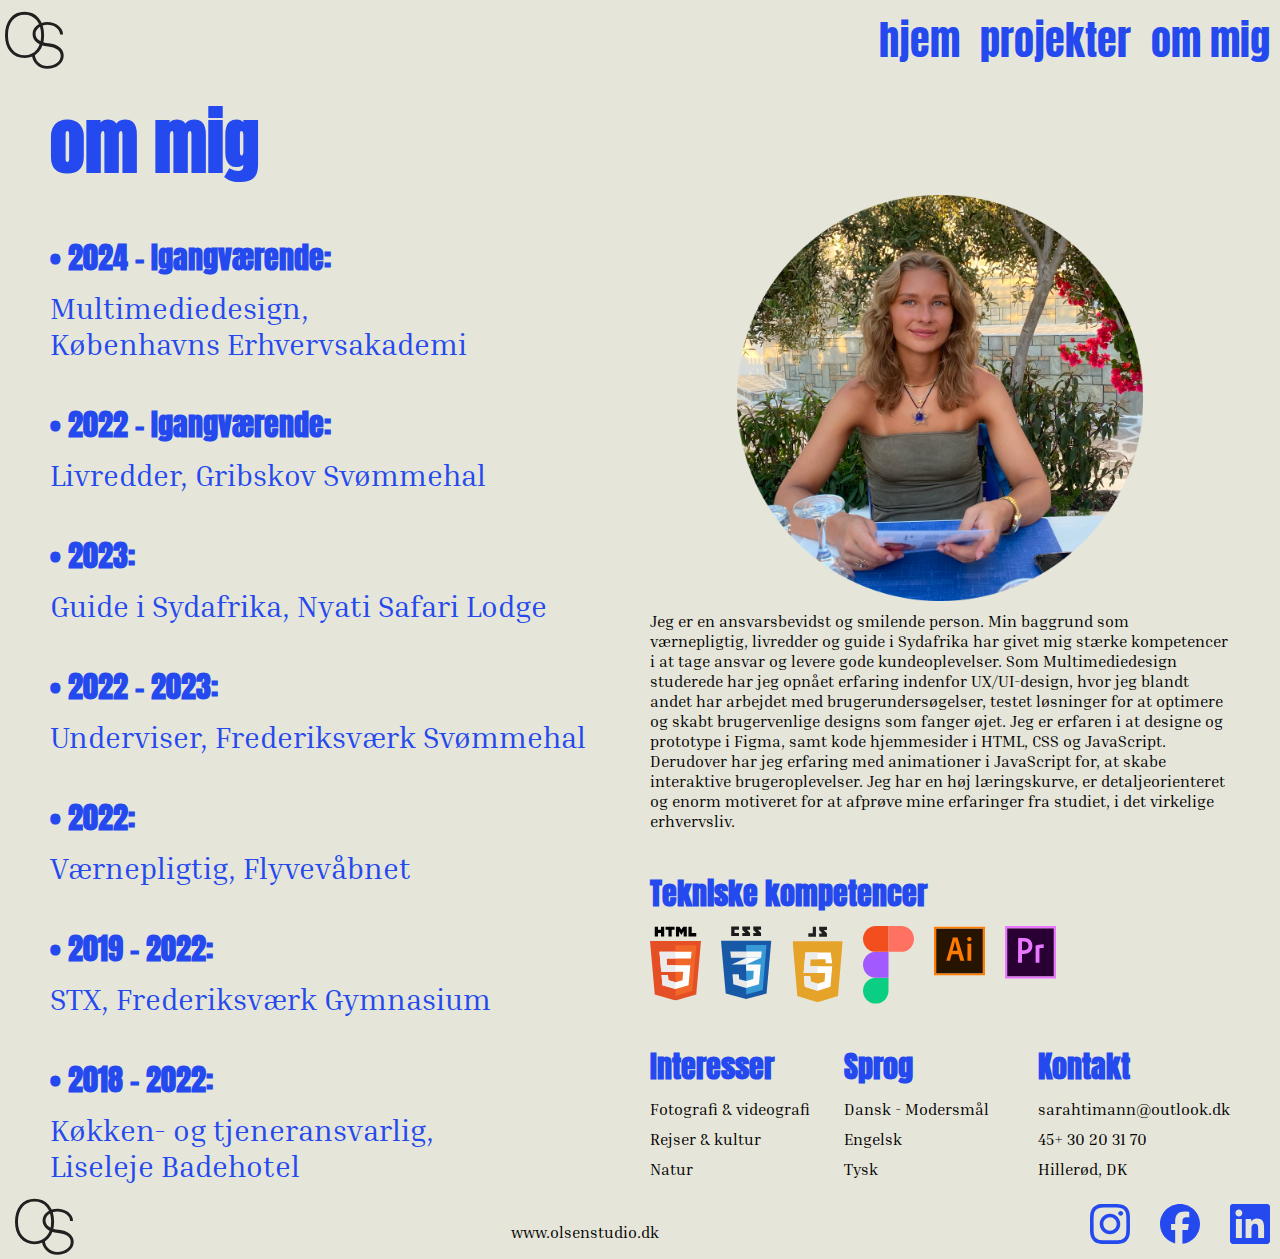
==== om.html @ ab36bf5b "first validation" ====
<!DOCTYPE html>
<html lang="da">
  <head>
    <meta charset="UTF-8" />
    <meta name="viewport" content="width=device-width, initial-scale=1.0" />
    <title>om mig</title>
    <link rel="stylesheet" href="css/style.css" />
    <link rel="stylesheet" href="css/generel.css" />
    <link rel="preconnect" href="https://fonts.googleapis.com" />
    <link rel="preconnect" href="https://fonts.gstatic.com" crossorigin />
    <link href="https://fonts.googleapis.com/css2?family=Anton&display=swap" rel="stylesheet" />
    <link rel="preconnect" href="https://fonts.googleapis.com">
<link rel="preconnect" href="https://fonts.gstatic.com" crossorigin>
<link href="https://fonts.googleapis.com/css2?family=Inria+Serif:ital,wght@0,300;0,400;0,700;1,300;1,400;1,700&display=swap" rel="stylesheet">
<link rel="icon" type="image/x-icon" href="svg/logo.svg">
  </head>
  <body>
    <header>
      <div class="logo">
        <a href="index.html"><img src="svg/logo.svg" alt="olsen studio logo" class="logo" /></a>
      </div>
      <nav>
        <ul class="menu">
          <li><a href="index.html">hjem</a></li>
          <li><a href="projekter.html">projekter</a></li>
          <li><a href="om.html">om mig</a></li>
        </ul>
        <div class="burger">
          <div class="line"></div>
          <div class="line"></div>
          <div class="line"></div>
        </div>
      </nav>
    </header>
    <main>
      <h1>om mig</h1>
      <section class="grid_2-2">
        <div class="col_img-text">
          <img src="img/img4.png" alt="mig" class="portraet" />
          <p>Jeg er en ansvarsbevidst og smilende person. Min baggrund som værnepligtig, livredder og guide i Sydafrika har givet mig stærke kompetencer i at tage ansvar og levere gode kundeoplevelser. Som Multimediedesign studerede har jeg opnået erfaring indenfor UX/UI-design, hvor jeg blandt andet har arbejdet med brugerundersøgelser, testet løsninger for at optimere og skabt brugervenlige designs som fanger øjet. Jeg er erfaren i at designe og prototype i Figma, samt kode hjemmesider i HTML, CSS og JavaScript. Derudover har jeg erfaring med animationer i JavaScript for, at skabe interaktive brugeroplevelser. Jeg har en høj læringskurve, er detaljeorienteret og enorm motiveret for at afprøve mine erfaringer fra studiet, i det virkelige erhvervsliv.</p>
          <h3>Tekniske kompetencer</h3>
          <div class="grid_1-1-1-1-1-1">
            <img src="svg/html.svg" alt="html" class="html">
            <img src="svg/css.svg" alt="css" class="css">
            <img src="svg/js.svg" alt="js" class="js">
            <img src="svg/figma.svg" alt="figma" class="figma">
            <img src="svg/illustrator.svg" alt="illustrator" class="illustrator">
            <img src="svg/premiere.svg" alt="premiere" class="premiere">
          </div>
          <div class="grid_1-1-1">
            <div class="om-text1">
              <h3>Interesser</h3>
              <p>Fotografi & videografi</p>
              <p>Rejser & kultur</p>
              <p>Natur</p>
            </div>
            <div class="om-text2">
              <h3>Sprog</h3>
              <p>Dansk - Modersmål</p>
              <p>Engelsk</p>
              <p>Tysk</p>
            </div>
            <div class="om-text3">
              <h3>Kontakt</h3>
              <p>sarahtimann@outlook.dk</p>
              <p>45+ 30 20 31 70</p>
              <p>Hillerød, DK</p>
            </div>
          </div>
        </div>
          <div class="col_timeline">
              <h3>• 2024 - Igangværende:</h3>
              <p class="p-timeline">Multimediedesign, <br> Københavns Erhvervsakademi</p>
              <h3>• 2022 - Igangværende:</h3>
              <p class="p-timeline">Livredder, Gribskov Svømmehal</p>
              <h3>• 2023:</h3>
              <p class="p-timeline">Guide i Sydafrika, Nyati Safari Lodge</p>
              <h3>• 2022 - 2023:</h3>
              <p class="p-timeline">Underviser, Frederiksværk Svømmehal</p>
              <h3>• 2022:</h3>
              <p class="p-timeline">Værnepligtig, Flyvevåbnet</p>
              <h3>• 2019 - 2022:</h3>
              <p class="p-timeline">STX, Frederiksværk Gymnasium</p>
              <h3>• 2018 - 2022:</h3>
              <p class="p-timeline">Køkken- og tjeneransvarlig, <br> Liseleje Badehotel</p>
          </div>
        </section>
    </main>
    <footer>
      <div class="footer">
        <a href="index.html"><img src="svg/logo.svg" alt="olsen studio logo" class="logo" /></a>
        <p>www.olsenstudio.dk</p>
        <ul class="footer_social_media">
          <li>
            <a href=https://www.instagram.com/sarahtimann/ target="_blank"><img src="svg/instagram.svg" alt="instagram logo" /></a>
          </li>
          <li>
            <a href=https://www.facebook.com/sarah.tiemann.33 target="_blank"><img src="svg/facebook.svg" alt="facebook logo" /></a>
          </li>
          <li>
            <a href=https://www.linkedin.com/in/sarah-timann-07b044274/ target="_blank"><img src="svg/linkedin.svg" alt="linkedin logo" /></a>
          </li>
        </ul>
      </div>
    </footer>
    <script src="generel.js"></script>
  </body>
</html>
---- css/style.css ----
h1 {
  color: #2449ef; /* Farve for alle h1 */
  font-family: "Anton", serif; /* Skrifttype for alle h1 */
}

main {
  max-width: 1200px; /* Begrænser bredden for desktop view for bedre læsbarhed */
  margin: 0 auto; /* Centrerer main container */
  padding: 10px; /* Tilføjer lidt indvendig padding */
}

footer {
  padding: 0 10px 0 10px; /* Tiæføjer lidt mellemrum ude i siderne for footeren */
}

a {
  font-size: 40px; /* Størrelse for links */
  font-family: "Anton", serif; /* Skrifttype for links */
}

h1 {
  font-size: 70px; /* Skriftstørrelse */
}

h2 {
  color: #2449ef;
  font-family: "Anton", serif;
  font-size: 50px;
  padding: 30px 0 0 0; /* Afstand over overskrifter (primært til tema-sider) */
}

h3 {
  color: #2449ef;
  font-family: "Anton", serif;
  font-size: 30px;
  margin: 40px 0 0 0; /* Afstand over overskrifter */
}

p {
  padding: 10px 0 0 0; /* Afstand over tekstafsnit */
  font-family: "Inria Serif", serif;
}

.logo {
  width: 70px; /* Bestemmer størrelse på logo */
  height: auto; /* Bevarer logoets proportioner */
}

.logo {
  display: flex;
  align-items: center; /* Centrerer logoet på linje med resten af indholdet i headeren */
}

/*************** INDEX START *********************/

.line1 {
  position: relative;
  margin-top: 30px; /* Tilføjer afstand over teksten og rykker dermed teksten ned */
  left: 10%; /* Flytter teksten lidt til højre */
}

.line2 {
  position: relative;
  left: 25%; /* Flytter teksten mod højre */
}

.mig {
  width: 70%; /* Billedets bredde/størrelse */
  margin-left: 70px; /* Placerer billedet over til højre */
  margin-top: 20px; /* Afstand over billedet */
}

.footer-index {
  margin-top: 40px; /* Rykker footeren længere ned */
}

/*************** INDEX SLUT *********************/

/*************** PROJEKTER START *********************/

.link-item {
  display: grid;
  align-items: center; /* Rykker tekst i midten af cirklen */
  justify-items: center; /* Rykker cirklen i midten af siden */
  text-decoration: none; /* Fjerner understregning */
}

.link-item:hover .text {
  transform: scale(1.2); /* Gør teksten større ved hover */
  transition: transform 0.5s ease; /* Glidende overgang */
}

.circle {
  max-width: 80%; /* Justere størrelsen for cirklerne */
  grid-row: 1 / 2; /* Cirklen placeres i samme række som tekstem */
  grid-column: 1 / 2; /* Cirklen placeres i samme kolonne som teksten */
  padding: 10px 10px 10px 10px; /* Tilføjer indvendig afstand */
}

.text {
  grid-row: 1 / 2; /* Teksten placeres i samme række som cirklen */
  grid-column: 1 / 2; /* Teksten placeres i samme kolonne som cirklen */
  color: white; /* Tekstfarve */
  text-align: center; /* Centrerer teksten */
  font-size: 40px;
  padding: 1px; /* Rykker teksten mere i midten af cirklen vandret og lodret */
}

/*************** PROJEKTER SLUT *********************/

/*************** TEMA SIDE SLUT *********************/

.tema2-img {
  width: 80%; /* Justere bredden på billedet */
}

.link-site {
  color: #2449ef;
  font-size: 30px;
  text-decoration: none; /* Fjerner understregning */
  border: 4px solid #2449ef; /* Tilføjer tydelig kant om link */
  border-radius: 10px; /* Bløde kanter/hjørner om link */
  padding: 5px; /* Indvendig afstand */
  margin: 10px; /* Afstand udenom linket */
}

.link-site:hover {
  transform: scale(1.1); /* Forstørre ikonet ved hover */
  transition: transform 0.5s ease; /* Gør overgangen glidende */
}

/*************** TEMA SIDE SLUT *********************/

/*************** OM START *********************/

.portraet {
  display: grid;
  width: 70%; /* Størrelse på img */
  margin: 0 auto; /* Centrerer billedet i containeren */
}

.p-timeline {
  color: #2449ef;
  padding: 10px 0 0 0; /* Afstand over tekstafsnit */
  font-family: "Inria Serif", serif;
  font-size: 30px;
}

.grid_1-1-1-1-1-1 {
  display: grid;
  grid-template-columns: 1fr 1fr 1fr 1fr 1fr 1fr; /* Seks lige store kolonner */
  width: 70%; /* Begrænser griddets bredde, så det ikke fylder helt ud i siden */
  gap: 20px; /* Afstand mellem kolonnerne/ikonerne */
  padding: 10px 0 0 0; /* Indvendig afstand */
}

/*************** OM SLUT *********************/
---- css/generel.css ----
* {
  margin: 0px; /* Fjerner standard margin for alle elementer */
  padding: 0px; /* Fjerner standard padding for alle elementer */
  box-sizing: border-box;
}

body {
  background-color: #e6e5d9; /* Baggrundsfarven for alle sider */
}

header {
  display: flex; /* Gør header til en fleksibel container */
  justify-content: space-between; /* Fordeler elementer med lige meget plads imellem */
}

.menu {
  display: flex; /* Gør menuen horisontal */
  list-style: none; /* Fjerner punkttegn fra listeelementer */
  margin: 0;
  padding: 0;
}

.menu a {
  display: block; /* Gør links til blokke for et bedre klikområde */
  padding: 10px; /* Tilføjer indre padding for bedre klikområde */
  color: #2449ef; /* Sætter linkfarve/skriftfarve */
  text-decoration: none; /* Fjerner understregning fra links */
}

.menu a:hover {
  color: #8298d9; /* Ændrer farve ved hover for bedre brugervenlighed- og oplevelse */
}

img {
  width: 100%; /* Sørger for at billeder vises i 100% størrelse */
  height: auto; /* Bevarer billeders højde (proportioner) */
}

.footer_social_media {
  display: flex; /* Sørger for at sociale medie-ikoner ligger på én linje */
  justify-content: flex-end; /* Placerer ikonerne til højre */
  align-items: center; /* Centrer lodret */
  gap: 30px; /* Tilføjer mellemrum mellem ikonerne */
  list-style: none; /* Fjerner prikker ud for */
  padding: 0;
  margin: 0;
}

.footer_social_media img {
  width: 40px; /* Størrelse på ikonerne, ensartet størrelse */
  height: auto; /* Bevarer proportioner */
}

.footer_social_media a:hover img {
  transform: scale(1.1); /* Forstørre ikonet ved hover */
  transition: transform 0.5s ease; /* Gør overgangen glidende */
}

.footer {
  display: flex; /* Gør footeren fleksibel */
  justify-content: space-between; /* Fordel pladsen mellem logo og sociale medier */
  align-items: center; /* Rykker olsenstudio.www på linje med logo og sociale medie */
}

/*************** BURGERMENU *********************/

.burger {
  width: 30px; /* Bredden på burgerikonet */
  height: 20px; /* Højden på burgerikonet */
  cursor: pointer; /* Gør ikonet klikbart */
  margin: 20px 20px 0;
}

.burger .line {
  width: 100%; /* Sikre at linjer fylder hele bredden */
  height: 3px; /* Linjetykkelse */
  background-color: #2449ef; /* Linjefarve */
  margin-bottom: 5px; /* Afstanden mellem linjerne */
  transition: 0.2s linear; /* Glidende overgang for animation */
  border-radius: 10px; /* Rundede hjørner for et blødere udtryk */
}

.burger {
  display: none; /* Gør burgermenu usynlig på desktop view */
}

@media (max-width: 900px) {
  .menu {
    display: none; /* Gør menu usynlig på mobil view (skjuler den normale menu) */
  }

  .burger {
    display: block; /* Gør burgermenu synlig på mobil view */
  }

  .burger.active .line:nth-child(1) {
    transform: rotate(45deg) translate(5px, 6px); /* Rotere første linje for at skabe et X */
    transition: 0.2s linear; /* Glidende overgang for animationen */
  }

  .burger.active .line:nth-child(2) {
    opacity: 0; /* Skjuler midterlinjen */
    transition: 0.15s linear; /* Hastigheden på overgangen fra linjer til X */
  }

  .burger.active .line:nth-child(3) {
    transform: rotate(-45deg) translate(5px, -6px); /* Roterer tredje linje for at skabe et X */
    transition: 0.2s linear; /* Glidende overgang for animationen */
  }

  nav.active .menu {
    display: block; /* Gør menuen synlig, når der trykkes på burgerikonet */
    background-color: #e6e5d9; /* Baggrundsfarven for menuen */
    position: absolute; /* Placerer menuen ovenover andet indhold (fx header og logo) */
    top: 50px; /* Får menuen til at udfolde sig lige under headeren */
    right: 0;
    left: 0;
    width: 100%; /* Gør menuen fuldbredde */
    z-index: 1; /* Gør menuen vises ovenover alt andet indhold */
  }

  nav.active .menu li {
    margin: 10px 20px; /* Tilføjer lidt luft mellem menu muligheder */
  }

  nav.active .menu a {
    font-size: 24px; /* Skriftstørrelse for menuen */
  }
}

/*************** BURGERMENU SLUT *********************/

/*************** INDEX CSS *********************/

@media (min-width: 900px) {
  .grid_1-1 {
    display: grid;
    grid-template-columns: 1fr 1fr; /* To kolonner med lige stor plads */
  }

  .line1 {
    left: 25%; /* Placerer teksten lidt til højre */
    margin-top: 110px; /* Rykker teksten ned */
    font-size: 90px; /* Skriftstørrelse */
  }

  .line2 {
    left: 10%; /* Placerer teksten lidt til højre */
    margin-top: 30px; /* Rykker teksten ned */
    font-size: 90px; /* Skriftstørrelse */
  }

  .mig {
    width: 70%; /* Størrelse på billede */
    margin-top: 100px; /* Rykker billede ned */
    margin-left: 150px; /* Rykker billede til højre */
  }

  .footer-index {
    margin-top: 100px; /* Regulerer hvor på siden footeren skal placeres */
  }
}

/*************** INDEX SLUT *********************/

/*************** PROJEKTER SIDE CSS *********************/

@media (min-width: 900px) {
  .grid_1-4 {
    display: grid;
    grid-template-columns: 1fr 1fr 1fr; /* Tre kolonner */
  }

  .circle {
    max-width: 100%; /* Sørger for at cirklerne ikke overskrider containeren */
  }

  .tema2 {
    display: grid;
    grid-column: 2 / 3; /* Placerer tema 2 i midterkolonnen */
  }

  .tema3 {
    display: grid;
    grid-column: 3 / span 4; /* Placerer tema 3 i højre (yderste) kolonne */
  }

  .tema4 {
    display: grid;
    grid-column: 2 / 3; /* Placerer tema 4 i midterkolonnen */
  }

  .tema5 {
    display: grid;
    grid-column: 3 / span 4; /* Placerer tema 5 i højre (yderste) kolonne */
  }
}

/*************** PROJEKTER SIDE SLUT *********************/

/*************** TEMA SIDE CSS *********************/

@media (min-width: 900px) {
  .grid_1-2 {
    display: grid;
    grid-template-columns: 1fr 1fr; /* To kolonner */
  }

  .grid_2-1 {
    display: grid;
    grid-template-columns: 1fr 1fr; /* To kolonner */
  }

  .order {
    order: -1; /* Får billedet til at skifte fra højre til venstre side */
  }

  .h2-tema {
    text-align: right; /* Rykker teksten til højre af siden */
    margin-right: -20px; /* Justere præcis hvor meget til højre teksten skal flyttes */
  }

  .link-container {
    display: flex;
    justify-content: flex-end; /* Sørger for at indholdet placeres til venstre */
  }
}

/*************** TEMA SIDE CSS SLUT *********************/

/*************** OM SIDE CSS *********************/

@media (min-width: 900px) {
  .grid_2-2 {
    display: grid;
    grid-template-columns: 1fr 1fr; /* To lige store kolonner */
    gap: 20px; /* Afstand mellem kolonnerne */
  }

  .col_img-text {
    order: 2; /* Flytter billede og tekst til højre side på dekstop view */
  }

  .grid_1-1-1 {
    display: grid;
    grid-template-columns: 1fr 1fr 1fr; /* Tre lige store kolonner */
    gap: 30px; /* Afstand mellem elementerne inden i kolonnerne */
  }
}

/*************** OM SIDE CSS SLUT *********************/
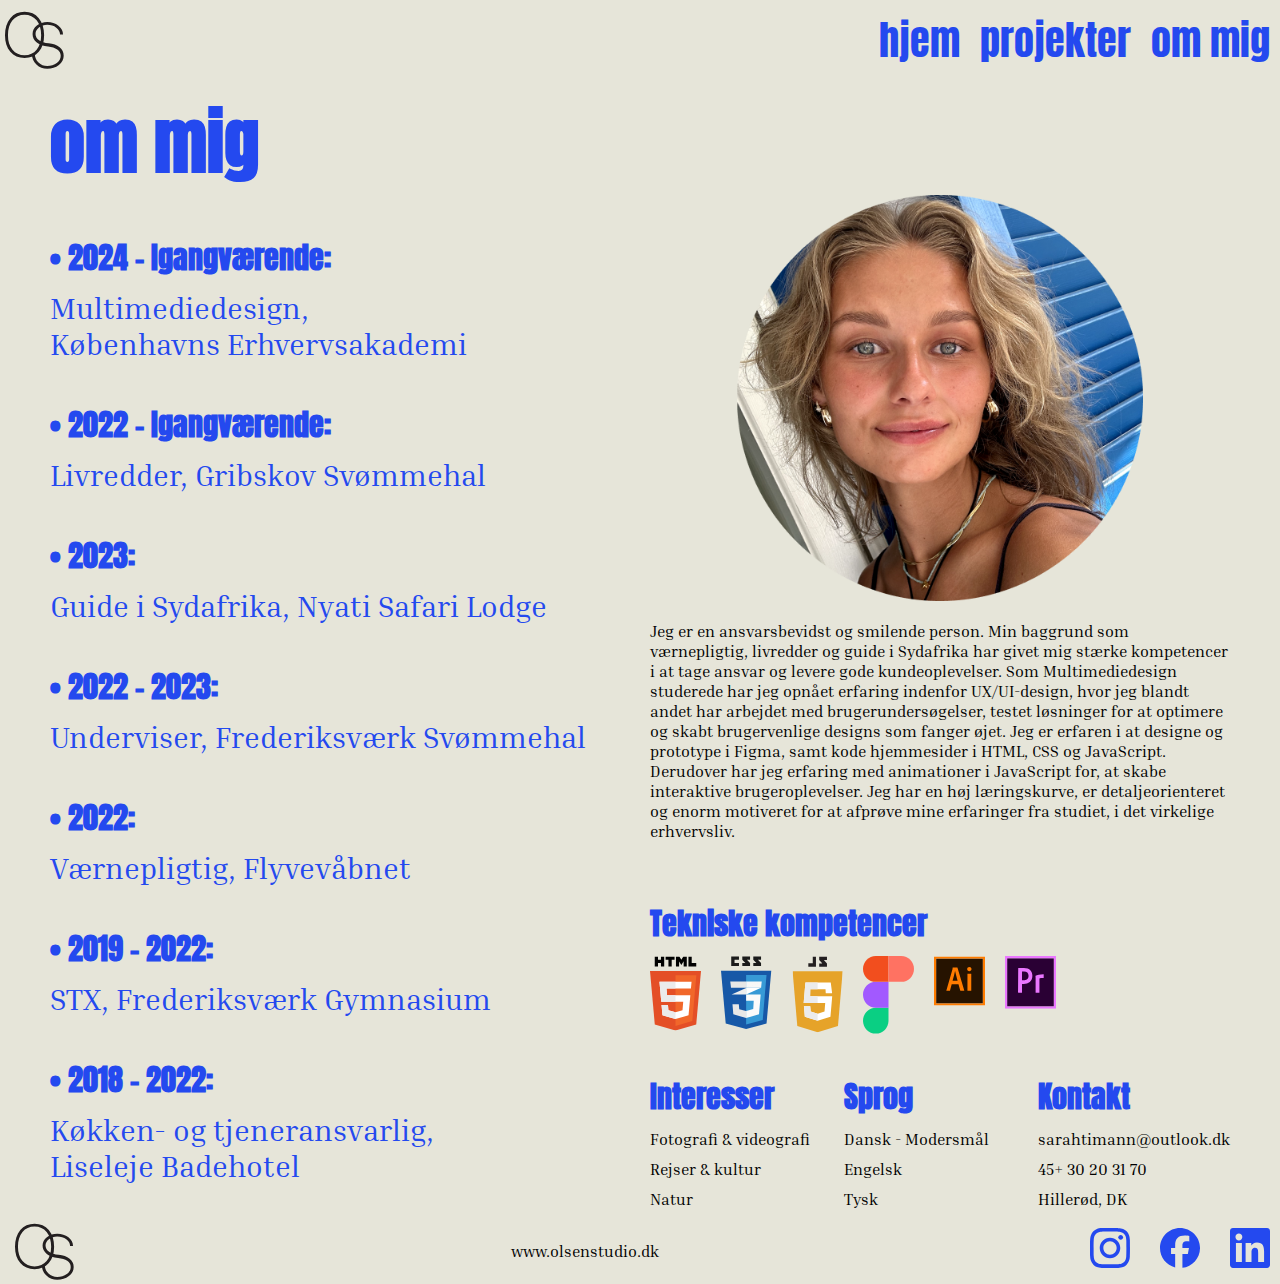
==== commit aac0d869: "added imgs and one more section on tema-site" ====
--- a/om.html
+++ b/om.html
@@ -17,7 +17,7 @@
   <body>
     <header>
       <div class="logo">
-        <a href="index.html"><img src="svg/logo.svg" alt="olsen studio logo" class="logo" /></a>
+        <a href="index.html"><img src="svg/logo.svg" alt="olsen studio logo" class="logo" width="95" height="95" /></a>
       </div>
       <nav>
         <ul class="menu">
@@ -36,7 +36,7 @@
       <h1>om mig</h1>
       <section class="grid_2-2">
         <div class="col_img-text">
-          <img src="img/img4.png" alt="mig" class="portraet" />
+          <img src="img/hej.png" alt="mig" class="portraet" />
           <p>Jeg er en ansvarsbevidst og smilende person. Min baggrund som værnepligtig, livredder og guide i Sydafrika har givet mig stærke kompetencer i at tage ansvar og levere gode kundeoplevelser. Som Multimediedesign studerede har jeg opnået erfaring indenfor UX/UI-design, hvor jeg blandt andet har arbejdet med brugerundersøgelser, testet løsninger for at optimere og skabt brugervenlige designs som fanger øjet. Jeg er erfaren i at designe og prototype i Figma, samt kode hjemmesider i HTML, CSS og JavaScript. Derudover har jeg erfaring med animationer i JavaScript for, at skabe interaktive brugeroplevelser. Jeg har en høj læringskurve, er detaljeorienteret og enorm motiveret for at afprøve mine erfaringer fra studiet, i det virkelige erhvervsliv.</p>
           <h3>Tekniske kompetencer</h3>
           <div class="grid_1-1-1-1-1-1">
@@ -50,21 +50,21 @@
           <div class="grid_1-1-1">
             <div class="om-text1">
               <h3>Interesser</h3>
-              <p>Fotografi & videografi</p>
-              <p>Rejser & kultur</p>
-              <p>Natur</p>
+              <p class="om-text">Fotografi & videografi</p>
+              <p class="om-text">Rejser & kultur</p>
+              <p class="om-text">Natur</p>
             </div>
             <div class="om-text2">
               <h3>Sprog</h3>
-              <p>Dansk - Modersmål</p>
-              <p>Engelsk</p>
-              <p>Tysk</p>
+              <p class="om-text">Dansk - Modersmål</p>
+              <p class="om-text">Engelsk</p>
+              <p class="om-text">Tysk</p>
             </div>
             <div class="om-text3">
               <h3>Kontakt</h3>
-              <p>sarahtimann@outlook.dk</p>
-              <p>45+ 30 20 31 70</p>
-              <p>Hillerød, DK</p>
+              <p class="om-text">sarahtimann@outlook.dk</p>
+              <p class="om-text">45+ 30 20 31 70</p>
+              <p class="om-text">Hillerød, DK</p>
             </div>
           </div>
         </div>
@@ -88,17 +88,17 @@
     </main>
     <footer>
       <div class="footer">
-        <a href="index.html"><img src="svg/logo.svg" alt="olsen studio logo" class="logo" /></a>
+        <a href="index.html"><img src="svg/logo.svg" alt="olsen studio logo" class="logo" width="95" height="95" /></a>
         <p>www.olsenstudio.dk</p>
         <ul class="footer_social_media">
           <li>
-            <a href=https://www.instagram.com/sarahtimann/ target="_blank"><img src="svg/instagram.svg" alt="instagram logo" /></a>
+            <a href=https://www.instagram.com/sarahtimann/ target="_blank"><img src="svg/instagram.svg" alt="instagram logo" width="50" height="50" /></a>
           </li>
           <li>
-            <a href=https://www.facebook.com/sarah.tiemann.33 target="_blank"><img src="svg/facebook.svg" alt="facebook logo" /></a>
+            <a href=https://www.facebook.com/sarah.tiemann.33 target="_blank"><img src="svg/facebook.svg" alt="facebook logo" width="50" height="50" /></a>
           </li>
           <li>
-            <a href=https://www.linkedin.com/in/sarah-timann-07b044274/ target="_blank"><img src="svg/linkedin.svg" alt="linkedin logo" /></a>
+            <a href=https://www.linkedin.com/in/sarah-timann-07b044274/ target="_blank"><img src="svg/linkedin.svg" alt="linkedin logo" width="50" height="50" /></a>
           </li>
         </ul>
       </div>
--- a/css/style.css
+++ b/css/style.css
@@ -37,7 +37,7 @@
 }
 
 p {
-  padding: 10px 0 0 0; /* Afstand over tekstafsnit */
+  padding: 20px 0 20px 0; /* Afstand over tekstafsnit */
   font-family: "Inria Serif", serif;
 }
 
@@ -86,7 +86,7 @@
 }
 
 .link-item:hover .text {
-  transform: scale(1.2); /* Gør teksten større ved hover */
+  transform: scale(1.1); /* Gør teksten større ved hover */
   transition: transform 0.5s ease; /* Glidende overgang */
 }
 
@@ -110,11 +110,8 @@
 
 /*************** TEMA SIDE SLUT *********************/
 
-.tema2-img {
-  width: 80%; /* Justere bredden på billedet */
-}
-
 .link-site {
+  display: inline-block;
   color: #2449ef;
   font-size: 30px;
   text-decoration: none; /* Fjerner understregning */
@@ -139,6 +136,12 @@
   margin: 0 auto; /* Centrerer billedet i containeren */
 }
 
+.om-text {
+  color: black;
+  padding: 10px 0 0 0; /* Afstand over tekstafsnit */
+  font-family: "Inria Serif", serif;
+}
+
 .p-timeline {
   color: #2449ef;
   padding: 10px 0 0 0; /* Afstand over tekstafsnit */
--- a/css/generel.css
+++ b/css/generel.css
@@ -217,12 +217,7 @@
 
   .h2-tema {
     text-align: right; /* Rykker teksten til højre af siden */
-    margin-right: -20px; /* Justere præcis hvor meget til højre teksten skal flyttes */
-  }
-
-  .link-container {
-    display: flex;
-    justify-content: flex-end; /* Sørger for at indholdet placeres til venstre */
+    margin-right: 200px; /* Justere præcis hvor meget til højre teksten skal flyttes */
   }
 }
 
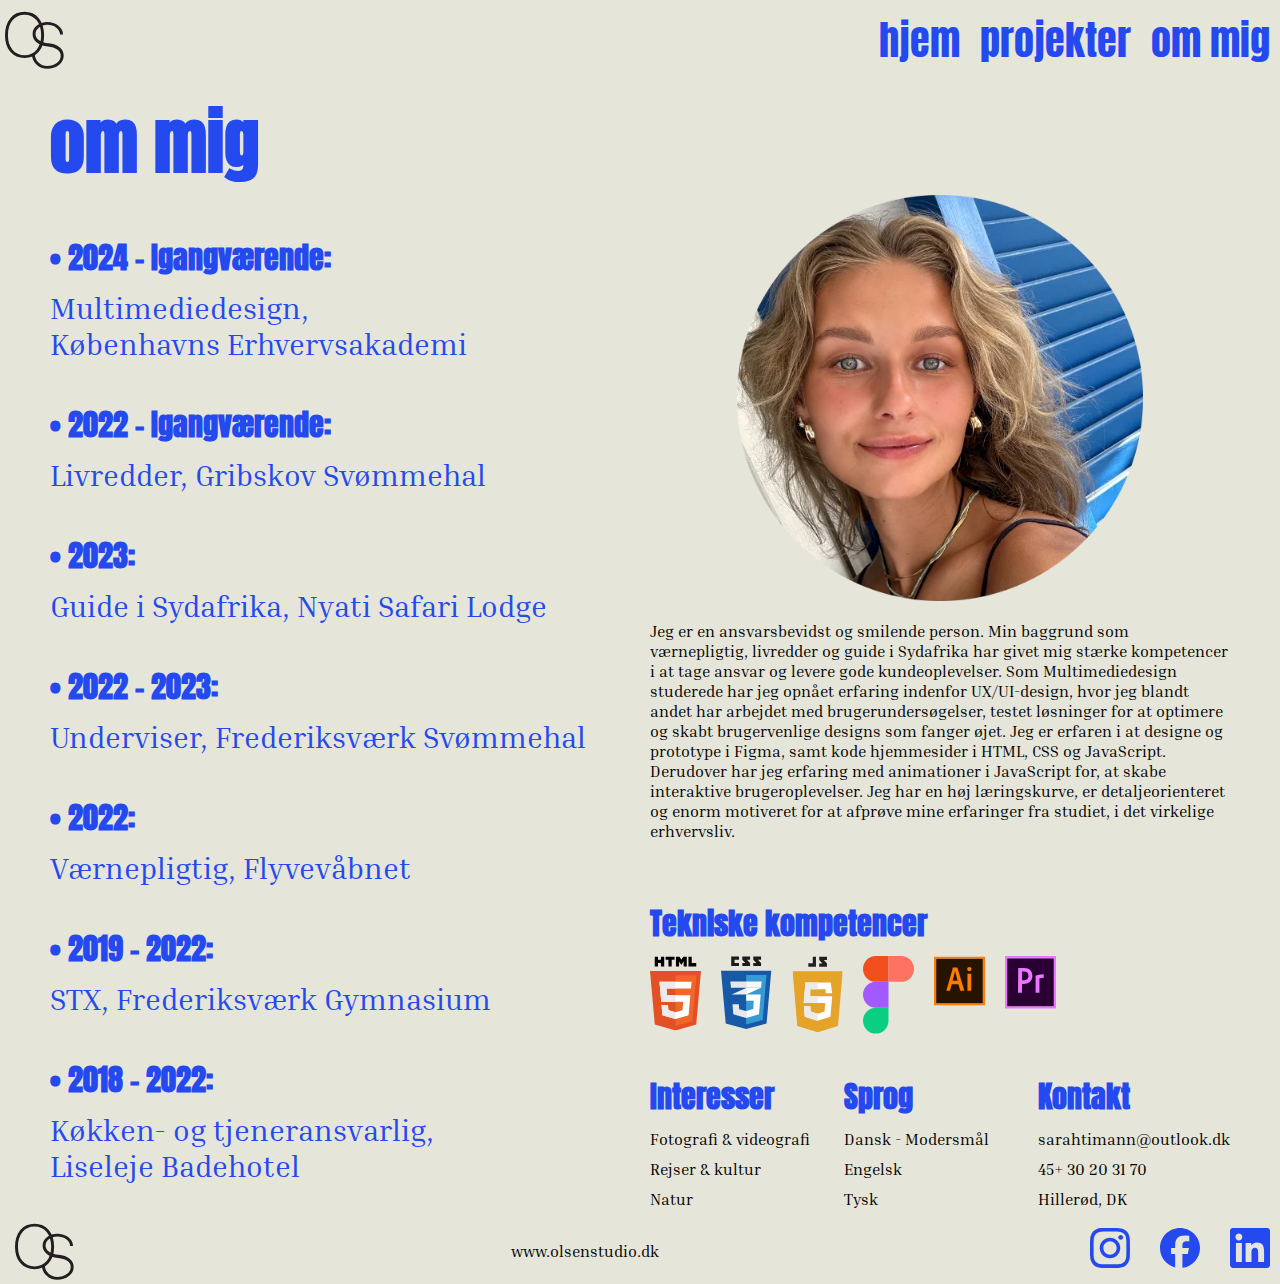
==== commit 3ad50592: "added images in webp" ====
--- a/om.html
+++ b/om.html
@@ -36,7 +36,7 @@
       <h1>om mig</h1>
       <section class="grid_2-2">
         <div class="col_img-text">
-          <img src="img/hej.png" alt="mig" class="portraet" />
+          <img src="img/om-img.webp" alt="portraet" class="portraet" />
           <p>Jeg er en ansvarsbevidst og smilende person. Min baggrund som værnepligtig, livredder og guide i Sydafrika har givet mig stærke kompetencer i at tage ansvar og levere gode kundeoplevelser. Som Multimediedesign studerede har jeg opnået erfaring indenfor UX/UI-design, hvor jeg blandt andet har arbejdet med brugerundersøgelser, testet løsninger for at optimere og skabt brugervenlige designs som fanger øjet. Jeg er erfaren i at designe og prototype i Figma, samt kode hjemmesider i HTML, CSS og JavaScript. Derudover har jeg erfaring med animationer i JavaScript for, at skabe interaktive brugeroplevelser. Jeg har en høj læringskurve, er detaljeorienteret og enorm motiveret for at afprøve mine erfaringer fra studiet, i det virkelige erhvervsliv.</p>
           <h3>Tekniske kompetencer</h3>
           <div class="grid_1-1-1-1-1-1">
--- a/css/style.css
+++ b/css/style.css
@@ -64,7 +64,7 @@
   left: 25%; /* Flytter teksten mod højre */
 }
 
-.mig {
+.index-img {
   width: 70%; /* Billedets bredde/størrelse */
   margin-left: 70px; /* Placerer billedet over til højre */
   margin-top: 20px; /* Afstand over billedet */
@@ -109,6 +109,10 @@
 /*************** PROJEKTER SLUT *********************/
 
 /*************** TEMA SIDE SLUT *********************/
+
+.tema-liste {
+  padding: 10px 0 0 0;
+}
 
 .link-site {
   display: inline-block;
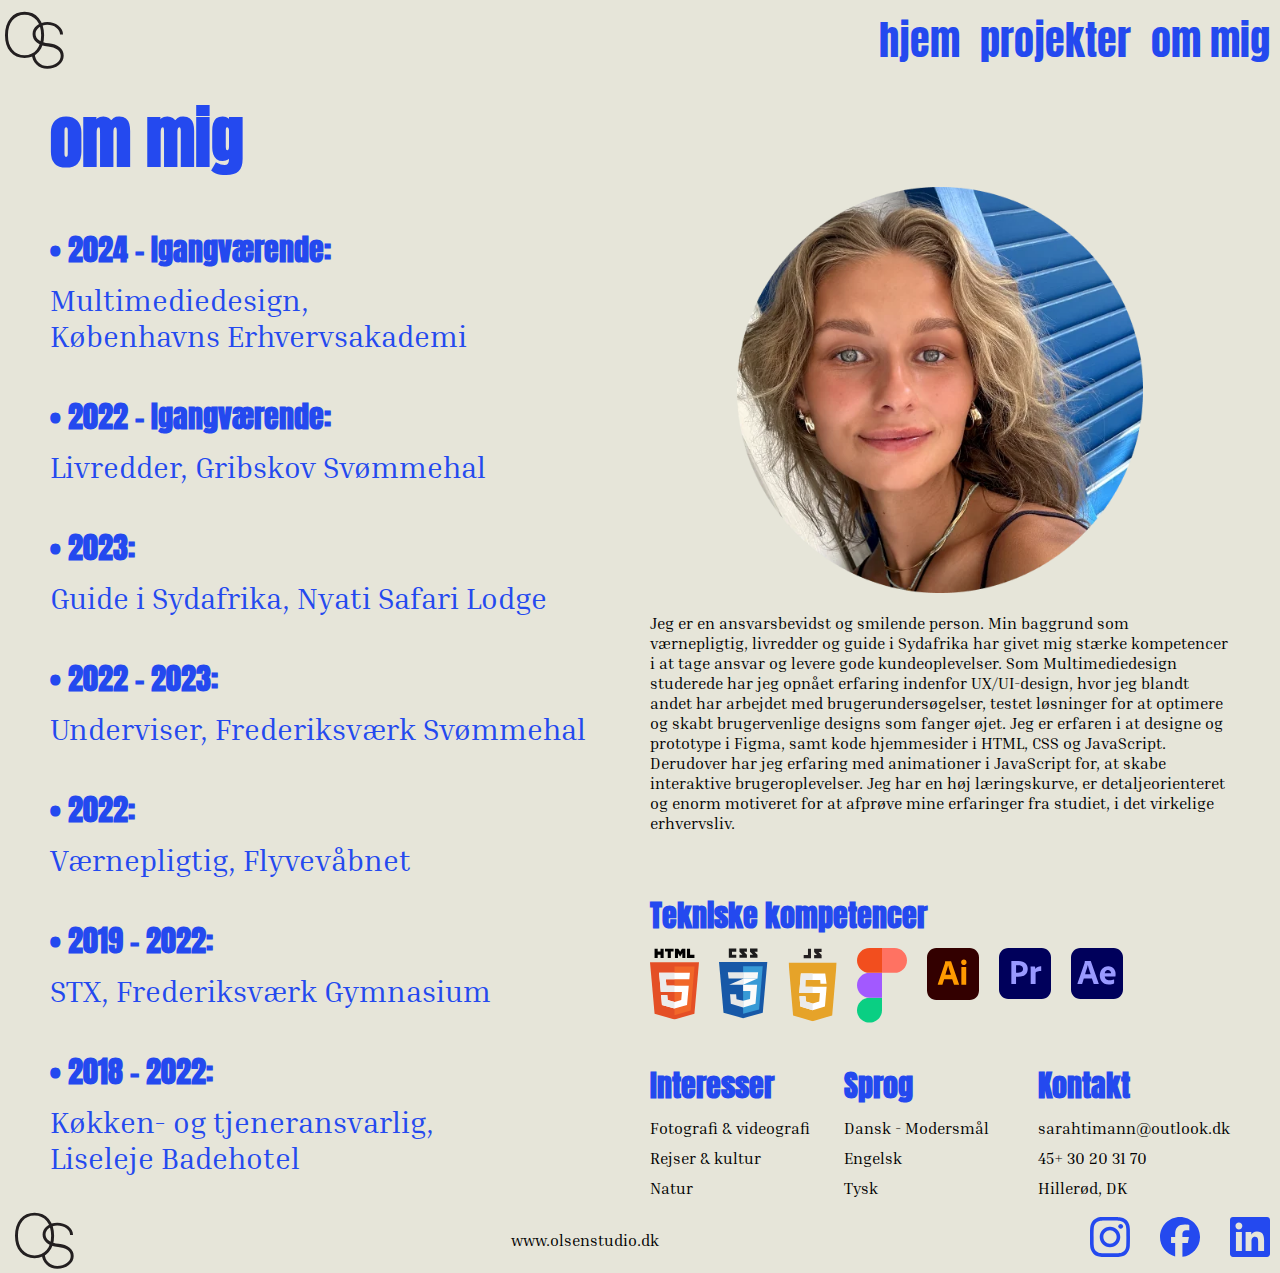
==== commit a35a4c0b: "added icons and padding/margin" ====
--- a/om.html
+++ b/om.html
@@ -36,16 +36,19 @@
       <h1>om mig</h1>
       <section class="grid_2-2">
         <div class="col_img-text">
-          <img src="img/om-img.webp" alt="portraet" class="portraet" />
+          <img src="img/om-img.webp" alt="portraet" class="portraet" width="510" height="510" />
           <p>Jeg er en ansvarsbevidst og smilende person. Min baggrund som værnepligtig, livredder og guide i Sydafrika har givet mig stærke kompetencer i at tage ansvar og levere gode kundeoplevelser. Som Multimediedesign studerede har jeg opnået erfaring indenfor UX/UI-design, hvor jeg blandt andet har arbejdet med brugerundersøgelser, testet løsninger for at optimere og skabt brugervenlige designs som fanger øjet. Jeg er erfaren i at designe og prototype i Figma, samt kode hjemmesider i HTML, CSS og JavaScript. Derudover har jeg erfaring med animationer i JavaScript for, at skabe interaktive brugeroplevelser. Jeg har en høj læringskurve, er detaljeorienteret og enorm motiveret for at afprøve mine erfaringer fra studiet, i det virkelige erhvervsliv.</p>
           <h3>Tekniske kompetencer</h3>
-          <div class="grid_1-1-1-1-1-1">
-            <img src="svg/html.svg" alt="html" class="html">
-            <img src="svg/css.svg" alt="css" class="css">
-            <img src="svg/js.svg" alt="js" class="js">
-            <img src="svg/figma.svg" alt="figma" class="figma">
-            <img src="svg/illustrator.svg" alt="illustrator" class="illustrator">
-            <img src="svg/premiere.svg" alt="premiere" class="premiere">
+          <div class="grid_1-1-1-1-1-1-1">
+            <img src="svg/html.svg" alt="html" class="html" width="55" height="80">
+            <img src="svg/css.svg" alt="css" class="css" width="55" height="80">
+            <img src="svg/js.svg" alt="js" class="js" width="55" height="80">
+            <img src="svg/figma.svg" alt="figma" class="figma" width="55" height="80">
+            <div class="adobe-icons">
+              <img src="svg/illustrator.svg" alt="illustrator" class="illustrator" width="55" height="80">
+              <img src="svg/premiere.svg" alt="premiere" class="premiere" width="55" height="80">
+              <img src="svg/after.svg" alt="after" class="aftereffects" width="55" height="80">
+            </div>
           </div>
           <div class="grid_1-1-1">
             <div class="om-text1">
--- a/css/style.css
+++ b/css/style.css
@@ -19,14 +19,14 @@
 }
 
 h1 {
-  font-size: 70px; /* Skriftstørrelse */
+  font-size: 65px; /* Skriftstørrelse */
 }
 
 h2 {
   color: #2449ef;
   font-family: "Anton", serif;
   font-size: 50px;
-  padding: 30px 0 0 0; /* Afstand over overskrifter (primært til tema-sider) */
+  padding: 50px 0 0 0; /* Afstand over overskrifter (primært til tema-sider) */
 }
 
 h3 {
@@ -71,7 +71,7 @@
 }
 
 .footer-index {
-  margin-top: 40px; /* Rykker footeren længere ned */
+  margin-top: 140px; /* Rykker footeren længere ned */
 }
 
 /*************** INDEX SLUT *********************/
@@ -114,20 +114,77 @@
   padding: 10px 0 0 0;
 }
 
+ul {
+  margin: 0 0 50px 0;
+}
+
+.link-result {
+  display: inline-block;
+  color: #2449ef;
+  font-size: 20px;
+  text-decoration: none; /* Fjerner understregning */
+  border-radius: 20px;
+  border: 3px solid #2449ef;
+  padding: 10px; /* Indvendig afstand */
+  margin: 10px 10px 50px -5px; /* Afstand udenom linket */
+}
+
 .link-site {
   display: inline-block;
   color: #2449ef;
-  font-size: 30px;
-  text-decoration: none; /* Fjerner understregning */
-  border: 4px solid #2449ef; /* Tilføjer tydelig kant om link */
-  border-radius: 10px; /* Bløde kanter/hjørner om link */
-  padding: 5px; /* Indvendig afstand */
-  margin: 10px; /* Afstand udenom linket */
+  font-size: 20px;
+  text-decoration: none; /* Fjerner understregning */
+  border-radius: 20px;
+  border: 3px solid #2449ef;
+  padding: 10px; /* Indvendig afstand */
+  margin: 20px 0 20px -5px; /* Afstand udenom linket */
+}
+
+.link-result-tema5 {
+  display: inline-block;
+  color: #2449ef;
+  font-size: 20px;
+  text-decoration: none; /* Fjerner understregning */
+  border-radius: 20px;
+  border: 3px solid #2449ef;
+  padding: 10px; /* Indvendig afstand */
+  margin: 10px 10px 5px -5px; /* Afstand udenom linket */
+}
+
+.link-tema5 {
+  margin: 0 0 50px 0;
 }
 
 .link-site:hover {
-  transform: scale(1.1); /* Forstørre ikonet ved hover */
-  transition: transform 0.5s ease; /* Gør overgangen glidende */
+  color: #8298d9; /* Farve på tekst */
+  border: 3px solid #8298d9; /* Farve på kanten */
+}
+
+.link-result:hover {
+  color: #8298d9; /* Farve på tekst */
+  border: 3px solid #8298d9; /* Farve på kanten */
+}
+
+.link-result-tema5:hover {
+  color: #8298d9; /* Farve på tekst */
+  border: 3px solid #8298d9; /* Farve på kanten */
+}
+
+#pulse {
+  animation-name: pulse_kf;
+  animation-duration: 1s; /* Angiver varigheden af animationen */
+  animation-iteration-count: infinite; /* Animationen kører uendeligt */
+  animation-timing-function: linear; /* Animationen kører med en lineær timing, jævn over tid */
+  animation-direction: alternate-reverse; /* Animationen skifter mellem normal og omvendt for hver gentagelse */
+}
+
+@keyframes pulse_kf {
+  from {
+    scale: 95%; /* Scalere fra 95% til 100% */
+  }
+  to {
+    scale: 100%;
+  }
 }
 
 /*************** TEMA SIDE SLUT *********************/
@@ -153,12 +210,19 @@
   font-size: 30px;
 }
 
-.grid_1-1-1-1-1-1 {
-  display: grid;
-  grid-template-columns: 1fr 1fr 1fr 1fr 1fr 1fr; /* Seks lige store kolonner */
-  width: 70%; /* Begrænser griddets bredde, så det ikke fylder helt ud i siden */
+.grid_1-1-1-1-1-1-1 {
+  display: grid;
+  grid-template-columns: 1fr 1fr 1fr 1fr 1fr 1fr 1fr; /* Seks lige store kolonner */
+  width: 80%; /* Begrænser griddets bredde, så det ikke fylder helt ud i siden */
   gap: 20px; /* Afstand mellem kolonnerne/ikonerne */
   padding: 10px 0 0 0; /* Indvendig afstand */
 }
 
+.adobe-icons {
+  display: grid;
+  grid-template-columns: 1fr 1fr 1fr;
+  width: 400%; /* Begrænser griddets bredde, så det ikke fylder helt ud i siden */
+  gap: 20px; /* Afstand mellem kolonnerne/ikonerne */
+}
+
 /*************** OM SLUT *********************/
--- a/css/generel.css
+++ b/css/generel.css
@@ -140,7 +140,7 @@
 
   .line1 {
     left: 25%; /* Placerer teksten lidt til højre */
-    margin-top: 110px; /* Rykker teksten ned */
+    margin-top: 160px; /* Rykker teksten ned */
     font-size: 90px; /* Skriftstørrelse */
   }
 
@@ -150,14 +150,14 @@
     font-size: 90px; /* Skriftstørrelse */
   }
 
-  .mig {
+  .index-img {
     width: 70%; /* Størrelse på billede */
     margin-top: 100px; /* Rykker billede ned */
     margin-left: 150px; /* Rykker billede til højre */
   }
 
   .footer-index {
-    margin-top: 100px; /* Regulerer hvor på siden footeren skal placeres */
+    margin-top: 170px; /* Regulerer hvor på siden footeren skal placeres */
   }
 }
 
@@ -213,11 +213,12 @@
 
   .order {
     order: -1; /* Får billedet til at skifte fra højre til venstre side */
+    padding: 0 20px 0 0;
   }
 
   .h2-tema {
     text-align: right; /* Rykker teksten til højre af siden */
-    margin-right: 200px; /* Justere præcis hvor meget til højre teksten skal flyttes */
+    margin-right: 445px; /* Justere præcis hvor meget til højre teksten skal flyttes */
   }
 }
 
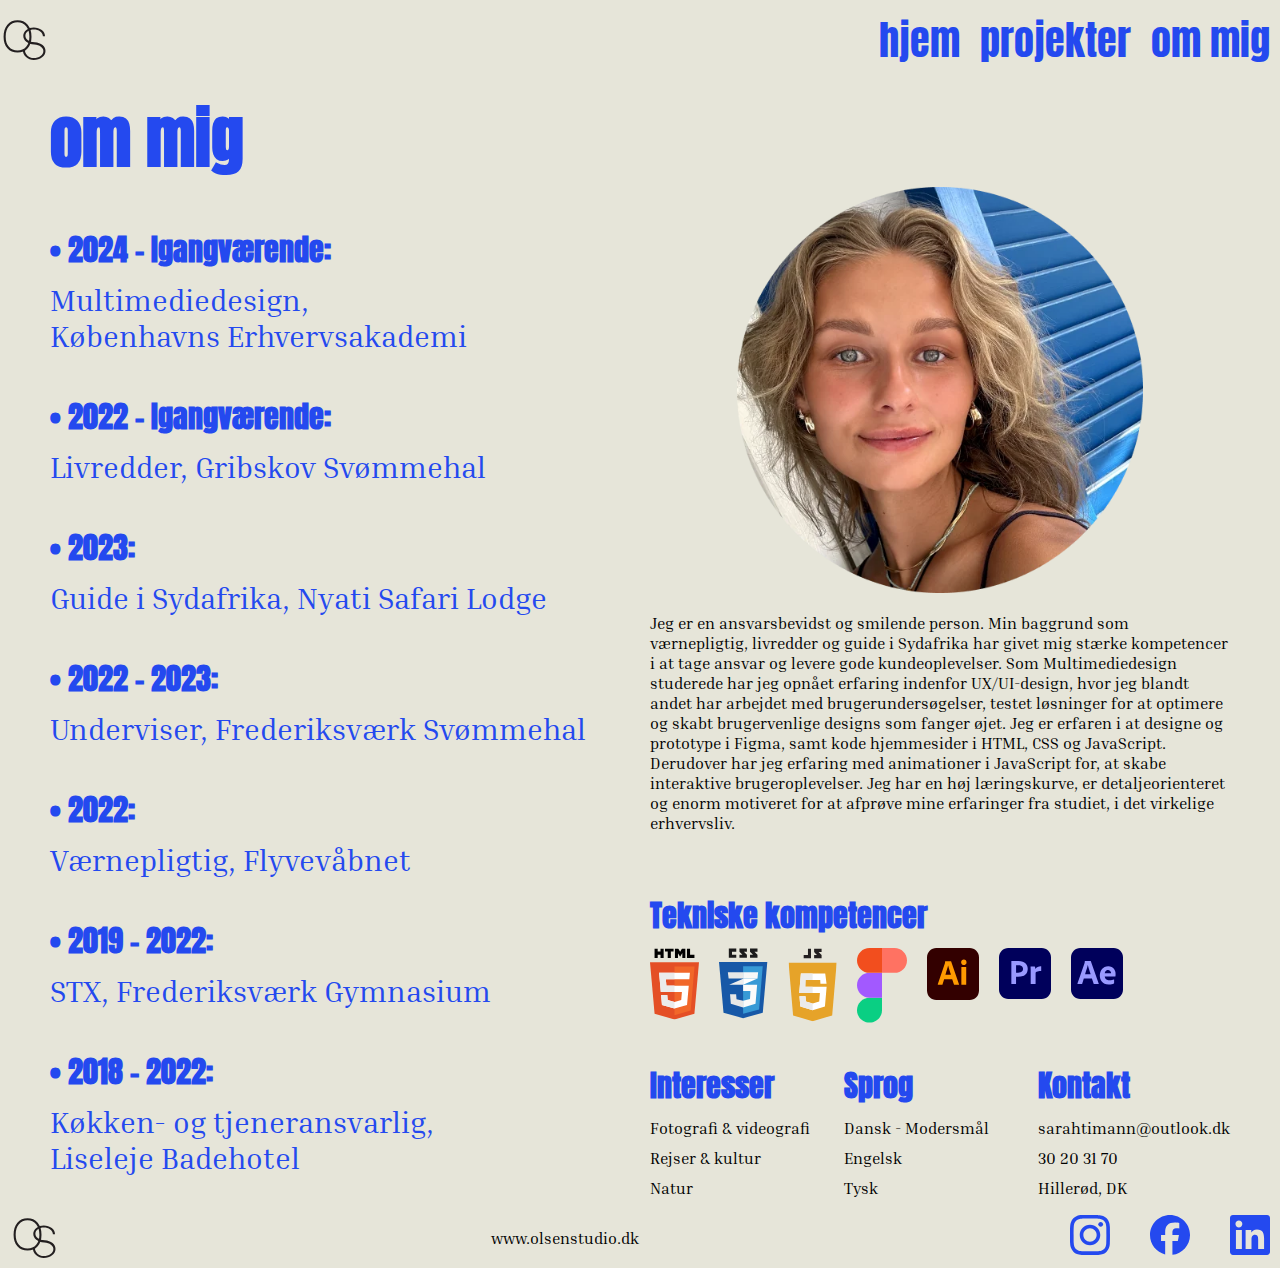
==== commit 3a9e668e: "changes in mobilsite" ====
--- a/om.html
+++ b/om.html
@@ -17,7 +17,7 @@
   <body>
     <header>
       <div class="logo">
-        <a href="index.html"><img src="svg/logo.svg" alt="olsen studio logo" class="logo" width="95" height="95" /></a>
+        <a href="index.html"><img src="svg/logo.svg" alt="olsen studio logo" class="logo" width="70" height="70" /></a>
       </div>
       <nav>
         <ul class="menu">
@@ -36,18 +36,18 @@
       <h1>om mig</h1>
       <section class="grid_2-2">
         <div class="col_img-text">
-          <img src="img/om-img.webp" alt="portraet" class="portraet" width="510" height="510" />
+          <img src="img/om-img.webp" alt="portraet" class="portraet" width="410" height="410" />
           <p>Jeg er en ansvarsbevidst og smilende person. Min baggrund som værnepligtig, livredder og guide i Sydafrika har givet mig stærke kompetencer i at tage ansvar og levere gode kundeoplevelser. Som Multimediedesign studerede har jeg opnået erfaring indenfor UX/UI-design, hvor jeg blandt andet har arbejdet med brugerundersøgelser, testet løsninger for at optimere og skabt brugervenlige designs som fanger øjet. Jeg er erfaren i at designe og prototype i Figma, samt kode hjemmesider i HTML, CSS og JavaScript. Derudover har jeg erfaring med animationer i JavaScript for, at skabe interaktive brugeroplevelser. Jeg har en høj læringskurve, er detaljeorienteret og enorm motiveret for at afprøve mine erfaringer fra studiet, i det virkelige erhvervsliv.</p>
           <h3>Tekniske kompetencer</h3>
           <div class="grid_1-1-1-1-1-1-1">
-            <img src="svg/html.svg" alt="html" class="html" width="55" height="80">
-            <img src="svg/css.svg" alt="css" class="css" width="55" height="80">
-            <img src="svg/js.svg" alt="js" class="js" width="55" height="80">
-            <img src="svg/figma.svg" alt="figma" class="figma" width="55" height="80">
+            <img src="svg/html.svg" alt="html" class="html" width="50" height="75">
+            <img src="svg/css.svg" alt="css" class="css" width="50" height="75">
+            <img src="svg/js.svg" alt="js" class="js" width="50" height="75">
+            <img src="svg/figma.svg" alt="figma" class="figma" width="50" height="75">
             <div class="adobe-icons">
-              <img src="svg/illustrator.svg" alt="illustrator" class="illustrator" width="55" height="80">
-              <img src="svg/premiere.svg" alt="premiere" class="premiere" width="55" height="80">
-              <img src="svg/after.svg" alt="after" class="aftereffects" width="55" height="80">
+              <img src="svg/illustrator.svg" alt="illustrator" class="illustrator" width="55" height="55">
+              <img src="svg/premiere.svg" alt="premiere" class="premiere" width="55" height="55">
+              <img src="svg/after.svg" alt="after" class="aftereffects" width="55" height="55">
             </div>
           </div>
           <div class="grid_1-1-1">
@@ -66,7 +66,7 @@
             <div class="om-text3">
               <h3>Kontakt</h3>
               <p class="om-text">sarahtimann@outlook.dk</p>
-              <p class="om-text">45+ 30 20 31 70</p>
+              <p class="om-text">30 20 31 70</p>
               <p class="om-text">Hillerød, DK</p>
             </div>
           </div>
@@ -91,17 +91,17 @@
     </main>
     <footer>
       <div class="footer">
-        <a href="index.html"><img src="svg/logo.svg" alt="olsen studio logo" class="logo" width="95" height="95" /></a>
+        <a href="index.html"><img src="svg/logo.svg" alt="olsen studio logo" class="logo" width="70" height="70" /></a>
         <p>www.olsenstudio.dk</p>
         <ul class="footer_social_media">
           <li>
-            <a href=https://www.instagram.com/sarahtimann/ target="_blank"><img src="svg/instagram.svg" alt="instagram logo" width="50" height="50" /></a>
+            <a href=https://www.instagram.com/sarahtimann/ target="_blank"><img src="svg/instagram.svg" alt="instagram logo" width="40" height="40" /></a>
           </li>
           <li>
-            <a href=https://www.facebook.com/sarah.tiemann.33 target="_blank"><img src="svg/facebook.svg" alt="facebook logo" width="50" height="50" /></a>
+            <a href=https://www.facebook.com/sarah.tiemann.33 target="_blank"><img src="svg/facebook.svg" alt="facebook logo" width="40" height="40" /></a>
           </li>
           <li>
-            <a href=https://www.linkedin.com/in/sarah-timann-07b044274/ target="_blank"><img src="svg/linkedin.svg" alt="linkedin logo" width="50" height="50" /></a>
+            <a href=https://www.linkedin.com/in/sarah-timann-07b044274/ target="_blank"><img src="svg/linkedin.svg" alt="linkedin logo" width="40" height="40" /></a>
           </li>
         </ul>
       </div>
--- a/css/style.css
+++ b/css/style.css
@@ -19,13 +19,23 @@
 }
 
 h1 {
-  font-size: 65px; /* Skriftstørrelse */
+  font-size: 50px; /* Skriftstørrelse */
+}
+
+@media (min-width: 900px) {
+  h1 {
+    font-size: 65px; /* Skriftstørrelse */
+  }
+
+  h2 {
+    font-size: 50px;
+  }
 }
 
 h2 {
   color: #2449ef;
   font-family: "Anton", serif;
-  font-size: 50px;
+  font-size: 35px;
   padding: 50px 0 0 0; /* Afstand over overskrifter (primært til tema-sider) */
 }
 
@@ -42,7 +52,7 @@
 }
 
 .logo {
-  width: 70px; /* Bestemmer størrelse på logo */
+  width: 50px; /* Bestemmer størrelse på logo */
   height: auto; /* Bevarer logoets proportioner */
 }
 
@@ -54,20 +64,27 @@
 /*************** INDEX START *********************/
 
 .line1 {
-  position: relative;
-  margin-top: 30px; /* Tilføjer afstand over teksten og rykker dermed teksten ned */
-  left: 10%; /* Flytter teksten lidt til højre */
+  display: grid;
+  justify-content: center;
+  align-items: center;
+  margin: 0 auto;
+  padding: 50px 0 0 0;
 }
 
 .line2 {
-  position: relative;
-  left: 25%; /* Flytter teksten mod højre */
+  display: grid;
+  justify-content: center;
+  align-items: center;
+  margin: 0 auto;
 }
 
 .index-img {
-  width: 70%; /* Billedets bredde/størrelse */
-  margin-left: 70px; /* Placerer billedet over til højre */
-  margin-top: 20px; /* Afstand over billedet */
+  display: grid;
+  justify-content: center;
+  align-items: center;
+  margin: 0 auto;
+  width: 90%; /* Billedets bredde/størrelse */
+  padding: 50px 0 0 0;
 }
 
 .footer-index {
@@ -91,7 +108,7 @@
 }
 
 .circle {
-  max-width: 80%; /* Justere størrelsen for cirklerne */
+  max-width: 90%; /* Justere størrelsen for cirklerne */
   grid-row: 1 / 2; /* Cirklen placeres i samme række som tekstem */
   grid-column: 1 / 2; /* Cirklen placeres i samme kolonne som teksten */
   padding: 10px 10px 10px 10px; /* Tilføjer indvendig afstand */
--- a/css/generel.css
+++ b/css/generel.css
@@ -40,10 +40,22 @@
   display: flex; /* Sørger for at sociale medie-ikoner ligger på én linje */
   justify-content: flex-end; /* Placerer ikonerne til højre */
   align-items: center; /* Centrer lodret */
-  gap: 30px; /* Tilføjer mellemrum mellem ikonerne */
+  gap: 10px; /* Tilføjer mellemrum mellem ikonerne */
   list-style: none; /* Fjerner prikker ud for */
   padding: 0;
   margin: 0;
+}
+
+@media (min-width: 900px) {
+  .footer_social_media {
+    display: flex; /* Sørger for at sociale medie-ikoner ligger på én linje */
+    justify-content: flex-end; /* Placerer ikonerne til højre */
+    align-items: center; /* Centrer lodret */
+    gap: 40px; /* Tilføjer mellemrum mellem ikonerne */
+    list-style: none; /* Fjerner prikker ud for */
+    padding: 0;
+    margin: 0;
+  }
 }
 
 .footer_social_media img {
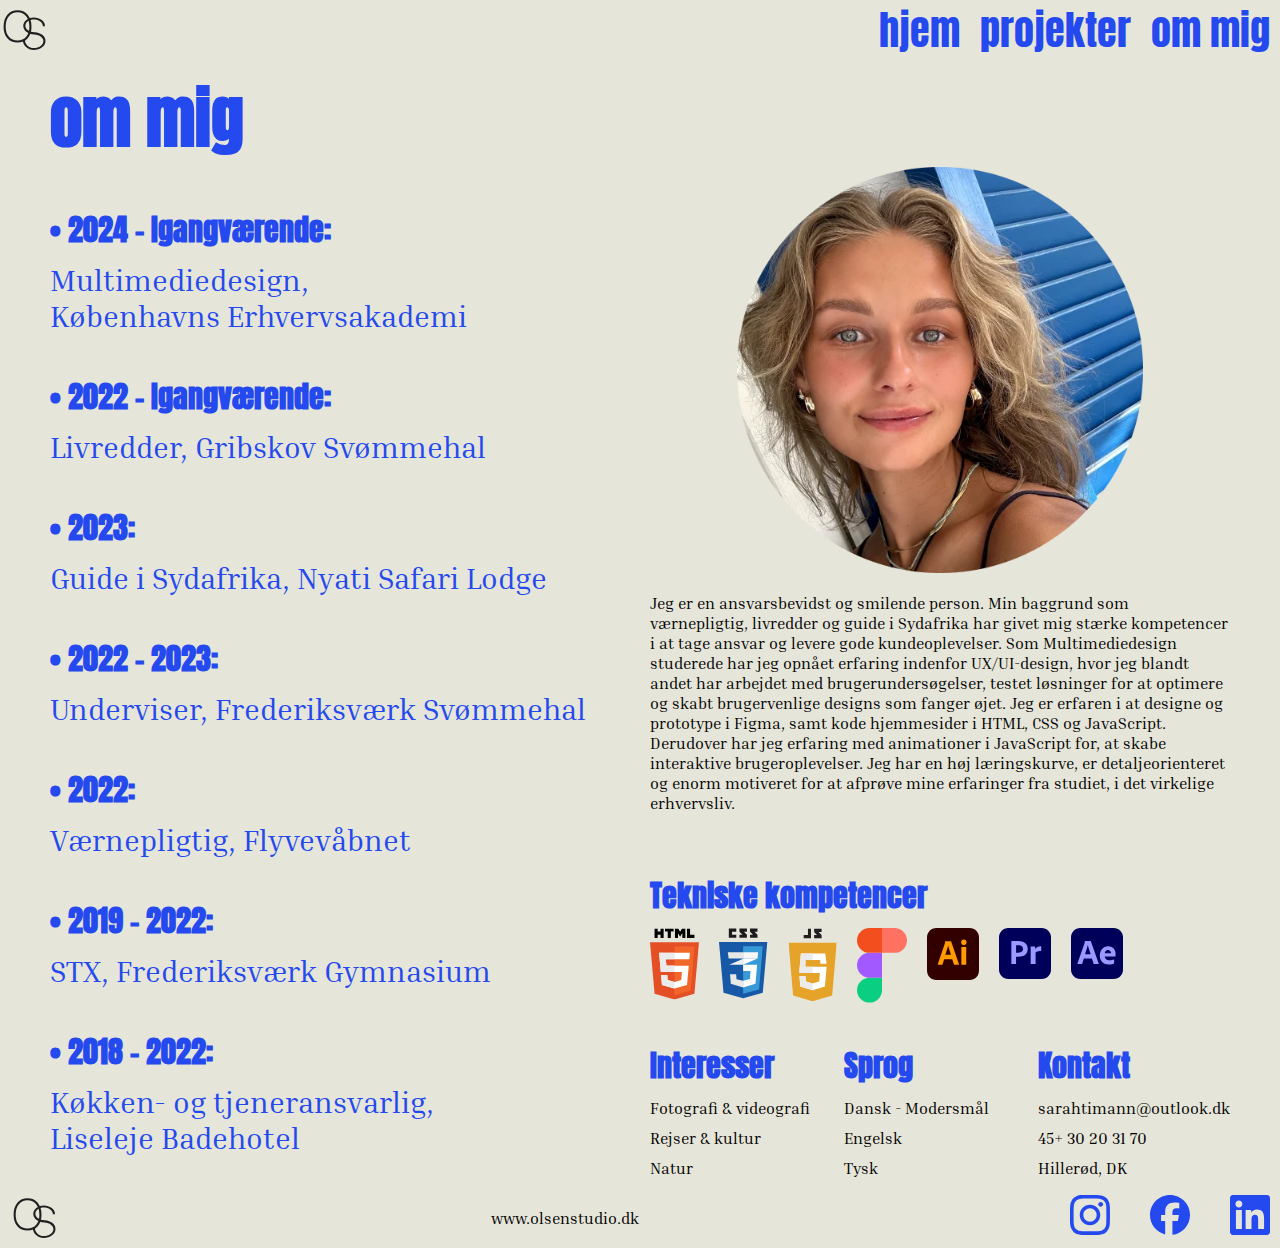
==== commit e13f020b: "changes in mobilsite and desktop view" ====
--- a/om.html
+++ b/om.html
@@ -66,7 +66,7 @@
             <div class="om-text3">
               <h3>Kontakt</h3>
               <p class="om-text">sarahtimann@outlook.dk</p>
-              <p class="om-text">30 20 31 70</p>
+              <p class="om-text">45+ 30 20 31 70</p>
               <p class="om-text">Hillerød, DK</p>
             </div>
           </div>
--- a/css/style.css
+++ b/css/style.css
@@ -19,17 +19,7 @@
 }
 
 h1 {
-  font-size: 50px; /* Skriftstørrelse */
-}
-
-@media (min-width: 900px) {
-  h1 {
-    font-size: 65px; /* Skriftstørrelse */
-  }
-
-  h2 {
-    font-size: 50px;
-  }
+  font-size: 70px; /* Skriftstørrelse */
 }
 
 h2 {
@@ -84,11 +74,11 @@
   align-items: center;
   margin: 0 auto;
   width: 90%; /* Billedets bredde/størrelse */
-  padding: 50px 0 0 0;
+  padding: 30px 0 0 0;
 }
 
 .footer-index {
-  margin-top: 140px; /* Rykker footeren længere ned */
+  margin-top: 40px; /* Rykker footeren længere ned */
 }
 
 /*************** INDEX SLUT *********************/
@@ -218,6 +208,7 @@
   color: black;
   padding: 10px 0 0 0; /* Afstand over tekstafsnit */
   font-family: "Inria Serif", serif;
+  text-decoration: none;
 }
 
 .p-timeline {
--- a/css/generel.css
+++ b/css/generel.css
@@ -22,7 +22,7 @@
 
 .menu a {
   display: block; /* Gør links til blokke for et bedre klikområde */
-  padding: 10px; /* Tilføjer indre padding for bedre klikområde */
+  padding: 0 10px 0; /* Tilføjer indre padding for bedre klikområde */
   color: #2449ef; /* Sætter linkfarve/skriftfarve */
   text-decoration: none; /* Fjerner understregning fra links */
 }
@@ -44,18 +44,6 @@
   list-style: none; /* Fjerner prikker ud for */
   padding: 0;
   margin: 0;
-}
-
-@media (min-width: 900px) {
-  .footer_social_media {
-    display: flex; /* Sørger for at sociale medie-ikoner ligger på én linje */
-    justify-content: flex-end; /* Placerer ikonerne til højre */
-    align-items: center; /* Centrer lodret */
-    gap: 40px; /* Tilføjer mellemrum mellem ikonerne */
-    list-style: none; /* Fjerner prikker ud for */
-    padding: 0;
-    margin: 0;
-  }
 }
 
 .footer_social_media img {
@@ -151,13 +139,15 @@
   }
 
   .line1 {
-    left: 25%; /* Placerer teksten lidt til højre */
-    margin-top: 160px; /* Rykker teksten ned */
+    position: relative;
+    left: -10%; /* Placerer teksten over til venstre */
+    margin-top: 120px; /* Rykker teksten ned */
     font-size: 90px; /* Skriftstørrelse */
   }
 
   .line2 {
-    left: 10%; /* Placerer teksten lidt til højre */
+    position: relative;
+    left: 30%; /* Placerer teksten lidt til højre */
     margin-top: 30px; /* Rykker teksten ned */
     font-size: 90px; /* Skriftstørrelse */
   }
@@ -230,7 +220,7 @@
 
   .h2-tema {
     text-align: right; /* Rykker teksten til højre af siden */
-    margin-right: 445px; /* Justere præcis hvor meget til højre teksten skal flyttes */
+    margin-right: 490px; /* Justere præcis hvor meget til højre teksten skal flyttes */
   }
 }
 
@@ -257,3 +247,25 @@
 }
 
 /*************** OM SIDE CSS SLUT *********************/
+
+@media (min-width: 900px) {
+  .footer_social_media {
+    display: flex; /* Sørger for at sociale medie-ikoner ligger på én linje */
+    justify-content: flex-end; /* Placerer ikonerne til højre */
+    align-items: center; /* Centrer lodret */
+    gap: 40px; /* Tilføjer mellemrum mellem ikonerne */
+    list-style: none; /* Fjerner prikker ud for */
+    padding: 0;
+    margin: 0;
+  }
+}
+
+@media (min-width: 900px) {
+  h1 {
+    font-size: 65px; /* Skriftstørrelse */
+  }
+
+  h2 {
+    font-size: 50px;
+  }
+}
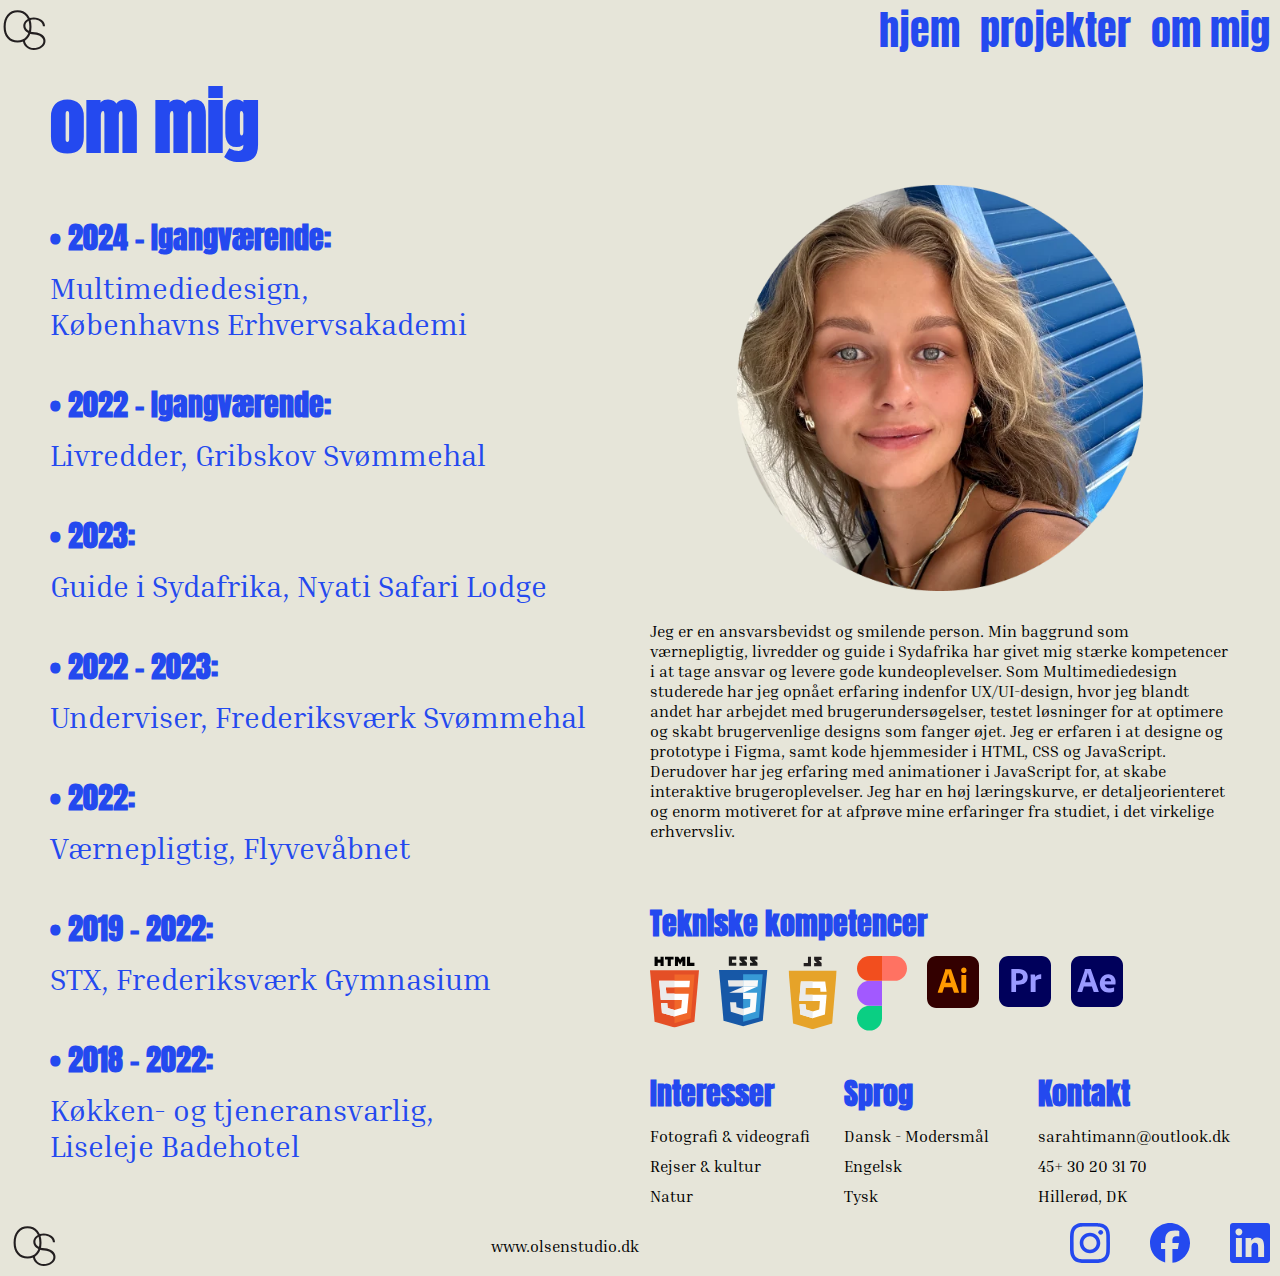
==== commit 8ccfee37: "new favicon" ====
--- a/om.html
+++ b/om.html
@@ -12,7 +12,7 @@
     <link rel="preconnect" href="https://fonts.googleapis.com">
 <link rel="preconnect" href="https://fonts.gstatic.com" crossorigin>
 <link href="https://fonts.googleapis.com/css2?family=Inria+Serif:ital,wght@0,300;0,400;0,700;1,300;1,400;1,700&display=swap" rel="stylesheet">
-<link rel="icon" type="image/x-icon" href="svg/logo.svg">
+<link rel="icon" type="image/svg+xml" href="svg/favicon.svg" />
   </head>
   <body>
     <header>
--- a/css/style.css
+++ b/css/style.css
@@ -19,7 +19,7 @@
 }
 
 h1 {
-  font-size: 70px; /* Skriftstørrelse */
+  font-size: 50px; /* Skriftstørrelse */
 }
 
 h2 {
@@ -202,6 +202,7 @@
   display: grid;
   width: 70%; /* Størrelse på img */
   margin: 0 auto; /* Centrerer billedet i containeren */
+  padding: 10px 0 10px 0;
 }
 
 .om-text {
--- a/css/generel.css
+++ b/css/generel.css
@@ -262,7 +262,7 @@
 
 @media (min-width: 900px) {
   h1 {
-    font-size: 65px; /* Skriftstørrelse */
+    font-size: 70px; /* Skriftstørrelse */
   }
 
   h2 {
